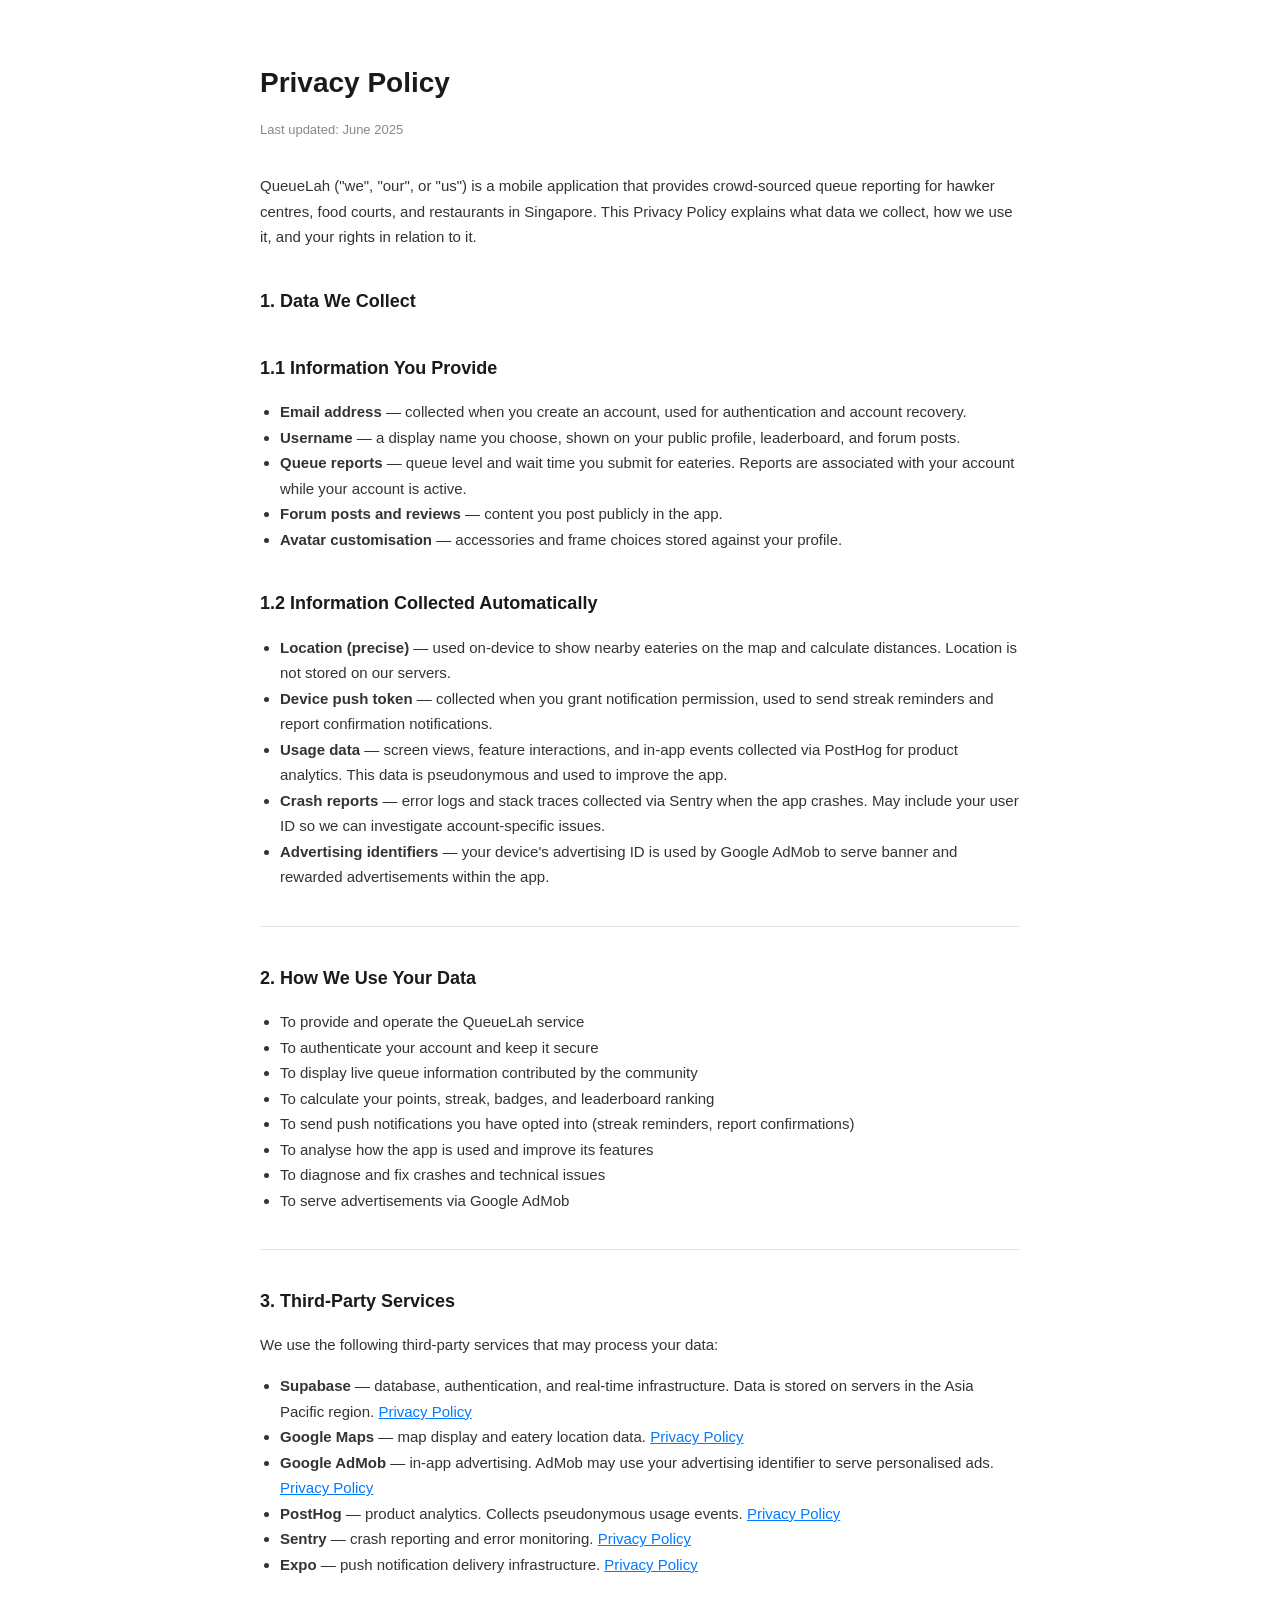
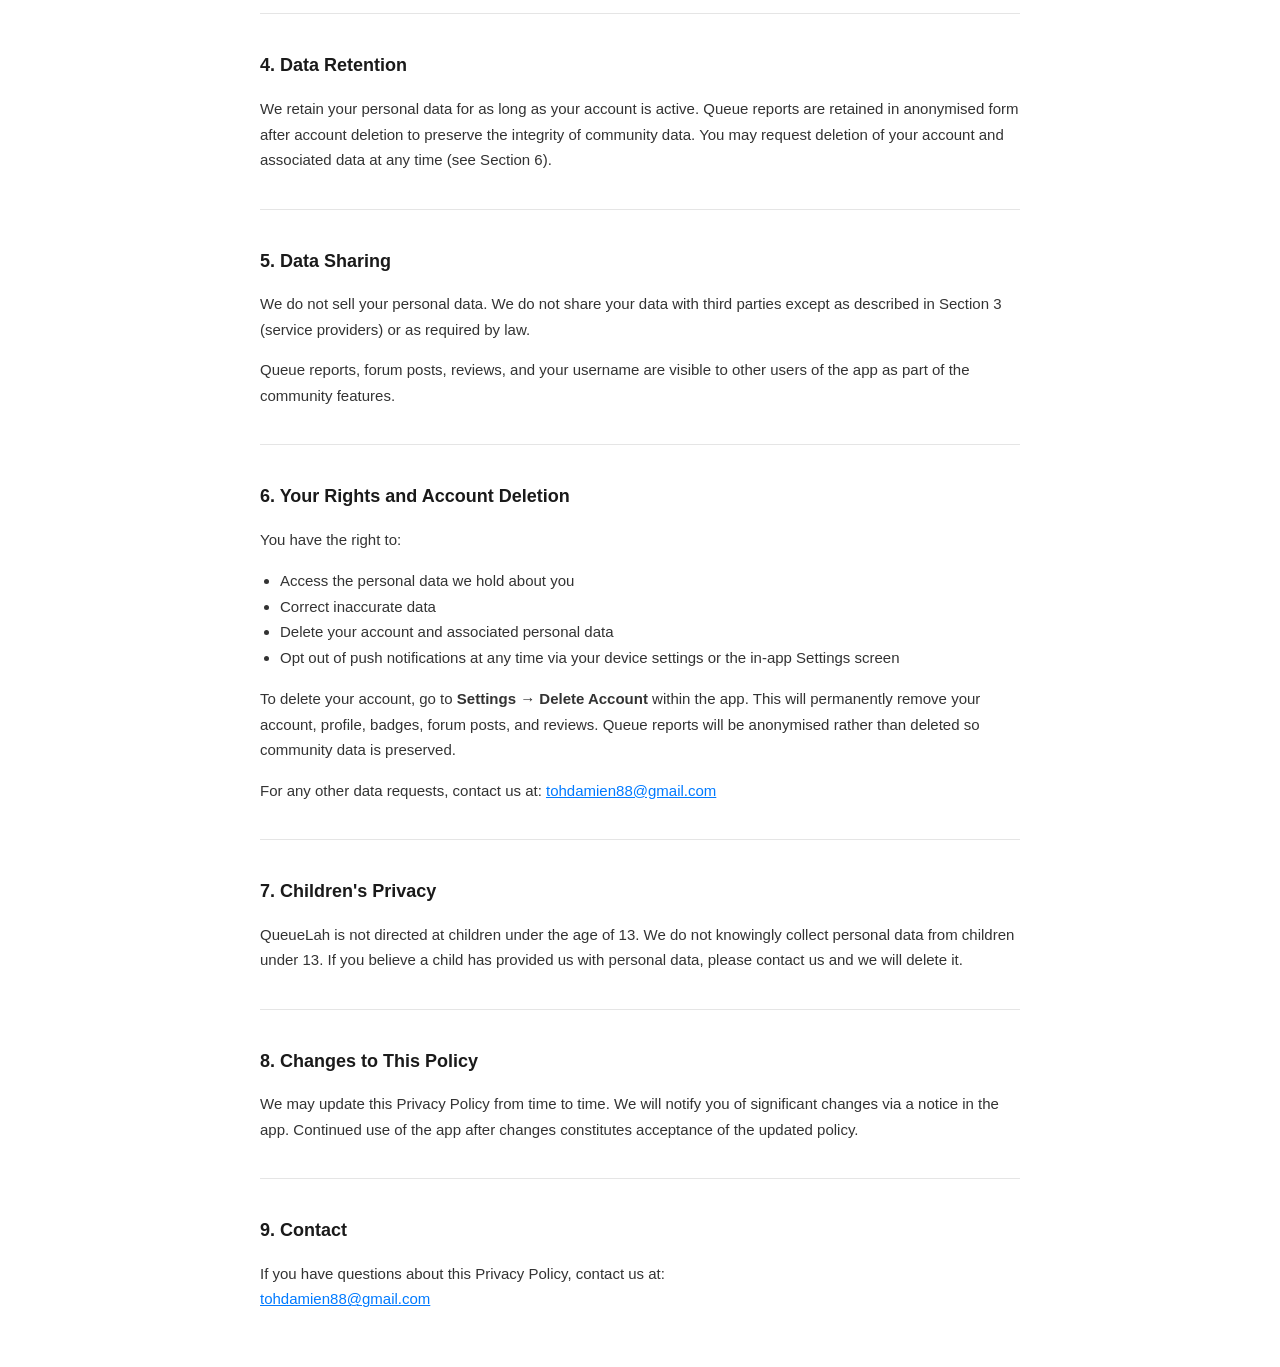
==== privacy-policy.html @ 2c2dc921 "Create privacy-policy.html" ====
<!DOCTYPE html>
<html lang="en">
<head>
  <meta charset="UTF-8" />
  <meta name="viewport" content="width=device-width, initial-scale=1.0" />
  <title>QueueLah Privacy Policy</title>
  <style>
    body {
      font-family: -apple-system, BlinkMacSystemFont, 'Segoe UI', Roboto, sans-serif;
      max-width: 760px;
      margin: 0 auto;
      padding: 40px 24px;
      color: #1a1a1a;
      line-height: 1.7;
    }
    h1 { font-size: 28px; margin-bottom: 4px; }
    h2 { font-size: 18px; margin-top: 36px; margin-bottom: 8px; }
    p, li { font-size: 15px; color: #333; }
    ul { padding-left: 20px; }
    a { color: #007AFF; }
    .updated { color: #888; font-size: 13px; margin-bottom: 32px; }
    hr { border: none; border-top: 1px solid #e5e5e5; margin: 36px 0; }
  </style>
</head>
<body>

  <h1>Privacy Policy</h1>
  <p class="updated">Last updated: June 2025</p>

  <p>
    QueueLah ("we", "our", or "us") is a mobile application that provides crowd-sourced queue
    reporting for hawker centres, food courts, and restaurants in Singapore. This Privacy Policy
    explains what data we collect, how we use it, and your rights in relation to it.
  </p>

  <h2>1. Data We Collect</h2>

  <h2>1.1 Information You Provide</h2>
  <ul>
    <li><strong>Email address</strong> — collected when you create an account, used for authentication and account recovery.</li>
    <li><strong>Username</strong> — a display name you choose, shown on your public profile, leaderboard, and forum posts.</li>
    <li><strong>Queue reports</strong> — queue level and wait time you submit for eateries. Reports are associated with your account while your account is active.</li>
    <li><strong>Forum posts and reviews</strong> — content you post publicly in the app.</li>
    <li><strong>Avatar customisation</strong> — accessories and frame choices stored against your profile.</li>
  </ul>

  <h2>1.2 Information Collected Automatically</h2>
  <ul>
    <li><strong>Location (precise)</strong> — used on-device to show nearby eateries on the map and calculate distances. Location is not stored on our servers.</li>
    <li><strong>Device push token</strong> — collected when you grant notification permission, used to send streak reminders and report confirmation notifications.</li>
    <li><strong>Usage data</strong> — screen views, feature interactions, and in-app events collected via PostHog for product analytics. This data is pseudonymous and used to improve the app.</li>
    <li><strong>Crash reports</strong> — error logs and stack traces collected via Sentry when the app crashes. May include your user ID so we can investigate account-specific issues.</li>
    <li><strong>Advertising identifiers</strong> — your device's advertising ID is used by Google AdMob to serve banner and rewarded advertisements within the app.</li>
  </ul>

  <hr />

  <h2>2. How We Use Your Data</h2>
  <ul>
    <li>To provide and operate the QueueLah service</li>
    <li>To authenticate your account and keep it secure</li>
    <li>To display live queue information contributed by the community</li>
    <li>To calculate your points, streak, badges, and leaderboard ranking</li>
    <li>To send push notifications you have opted into (streak reminders, report confirmations)</li>
    <li>To analyse how the app is used and improve its features</li>
    <li>To diagnose and fix crashes and technical issues</li>
    <li>To serve advertisements via Google AdMob</li>
  </ul>

  <hr />

  <h2>3. Third-Party Services</h2>
  <p>We use the following third-party services that may process your data:</p>
  <ul>
    <li><strong>Supabase</strong> — database, authentication, and real-time infrastructure. Data is stored on servers in the Asia Pacific region. <a href="https://supabase.com/privacy">Privacy Policy</a></li>
    <li><strong>Google Maps</strong> — map display and eatery location data. <a href="https://policies.google.com/privacy">Privacy Policy</a></li>
    <li><strong>Google AdMob</strong> — in-app advertising. AdMob may use your advertising identifier to serve personalised ads. <a href="https://policies.google.com/privacy">Privacy Policy</a></li>
    <li><strong>PostHog</strong> — product analytics. Collects pseudonymous usage events. <a href="https://posthog.com/privacy">Privacy Policy</a></li>
    <li><strong>Sentry</strong> — crash reporting and error monitoring. <a href="https://sentry.io/privacy/">Privacy Policy</a></li>
    <li><strong>Expo</strong> — push notification delivery infrastructure. <a href="https://expo.dev/privacy">Privacy Policy</a></li>
  </ul>

  <hr />

  <h2>4. Data Retention</h2>
  <p>
    We retain your personal data for as long as your account is active. Queue reports are retained
    in anonymised form after account deletion to preserve the integrity of community data.
    You may request deletion of your account and associated data at any time (see Section 6).
  </p>

  <hr />

  <h2>5. Data Sharing</h2>
  <p>
    We do not sell your personal data. We do not share your data with third parties except as
    described in Section 3 (service providers) or as required by law.
  </p>
  <p>
    Queue reports, forum posts, reviews, and your username are visible to other users of the app
    as part of the community features.
  </p>

  <hr />

  <h2>6. Your Rights and Account Deletion</h2>
  <p>You have the right to:</p>
  <ul>
    <li>Access the personal data we hold about you</li>
    <li>Correct inaccurate data</li>
    <li>Delete your account and associated personal data</li>
    <li>Opt out of push notifications at any time via your device settings or the in-app Settings screen</li>
  </ul>
  <p>
    To delete your account, go to <strong>Settings → Delete Account</strong> within the app.
    This will permanently remove your account, profile, badges, forum posts, and reviews.
    Queue reports will be anonymised rather than deleted so community data is preserved.
  </p>
  <p>
    For any other data requests, contact us at:
    <a href="mailto:tohdamien88@gmail.com">tohdamien88@gmail.com</a>
  </p>

  <hr />

  <h2>7. Children's Privacy</h2>
  <p>
    QueueLah is not directed at children under the age of 13. We do not knowingly collect
    personal data from children under 13. If you believe a child has provided us with personal
    data, please contact us and we will delete it.
  </p>

  <hr />

  <h2>8. Changes to This Policy</h2>
  <p>
    We may update this Privacy Policy from time to time. We will notify you of significant
    changes via a notice in the app. Continued use of the app after changes constitutes
    acceptance of the updated policy.
  </p>

  <hr />

  <h2>9. Contact</h2>
  <p>
    If you have questions about this Privacy Policy, contact us at:<br />
    <a href="mailto:tohdamien88@gmail.com">tohdamien88@gmail.com</a>
  </p>

</body>
</html>
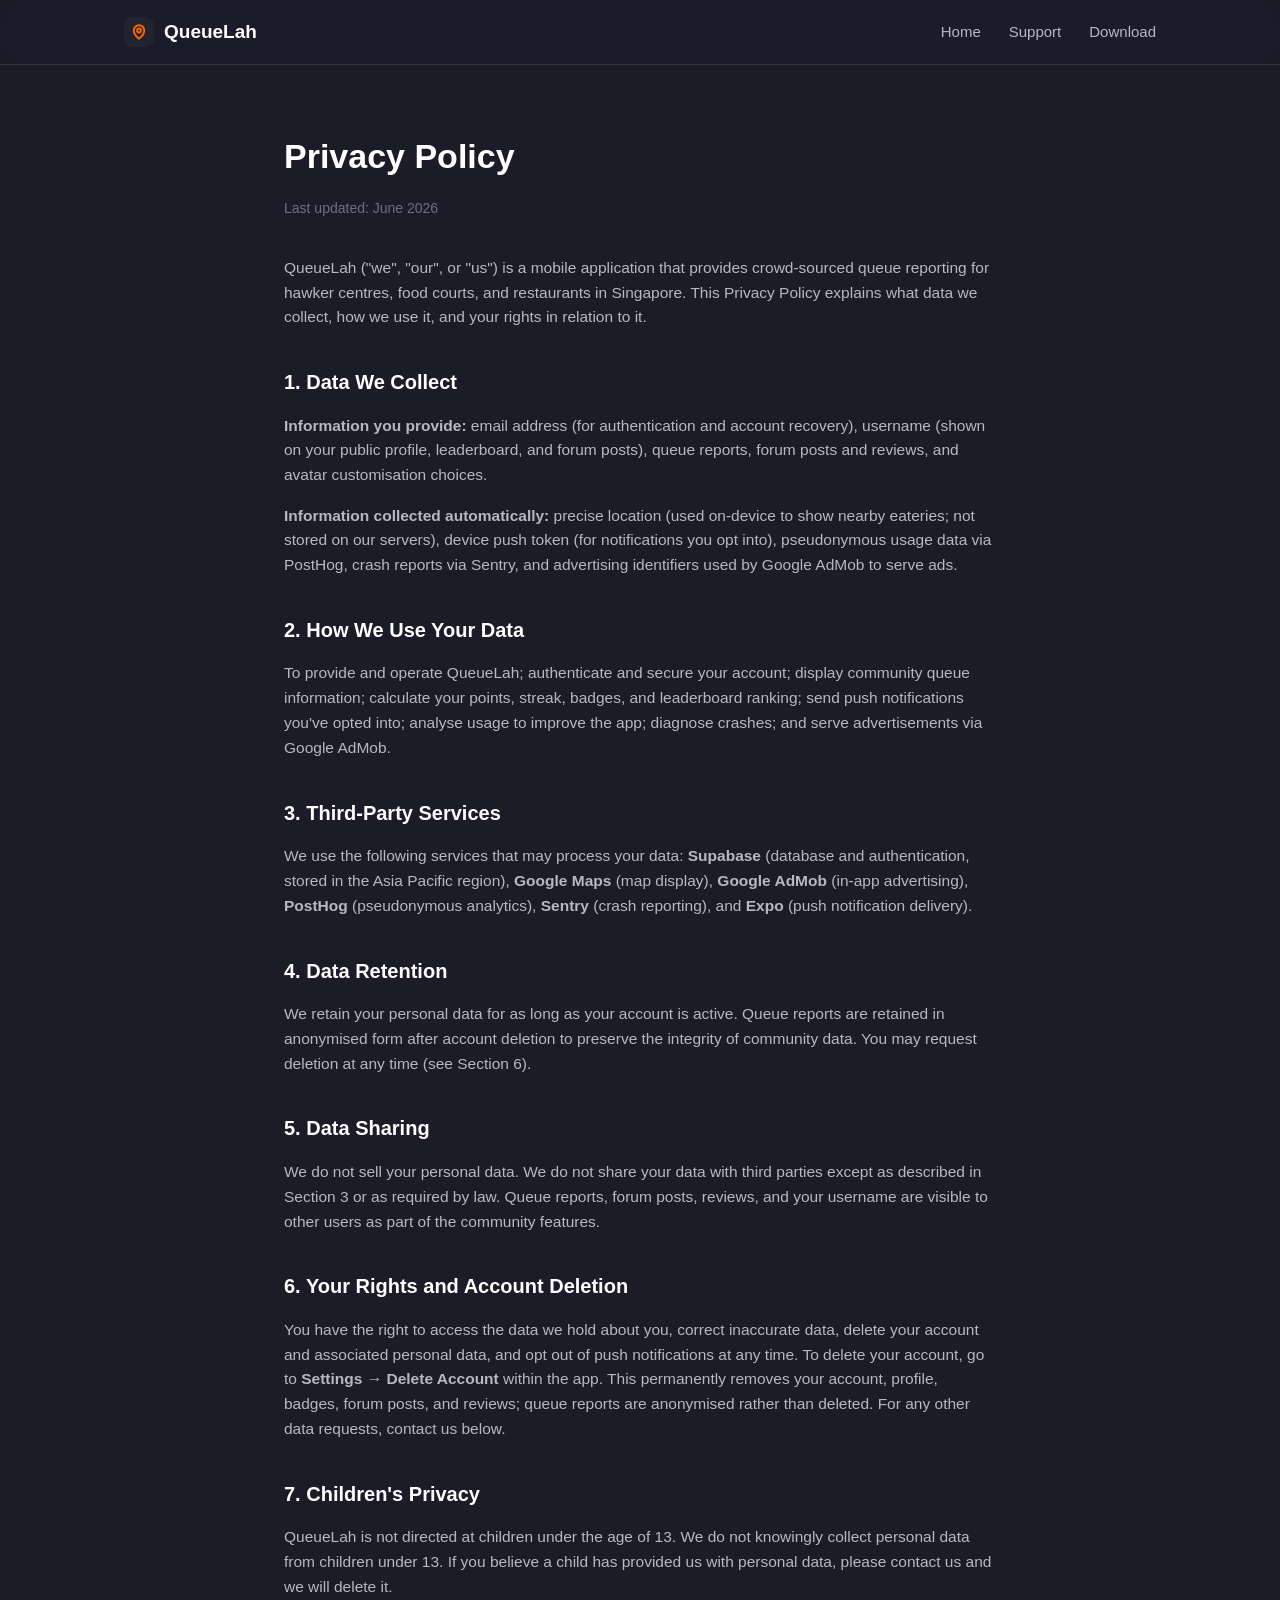
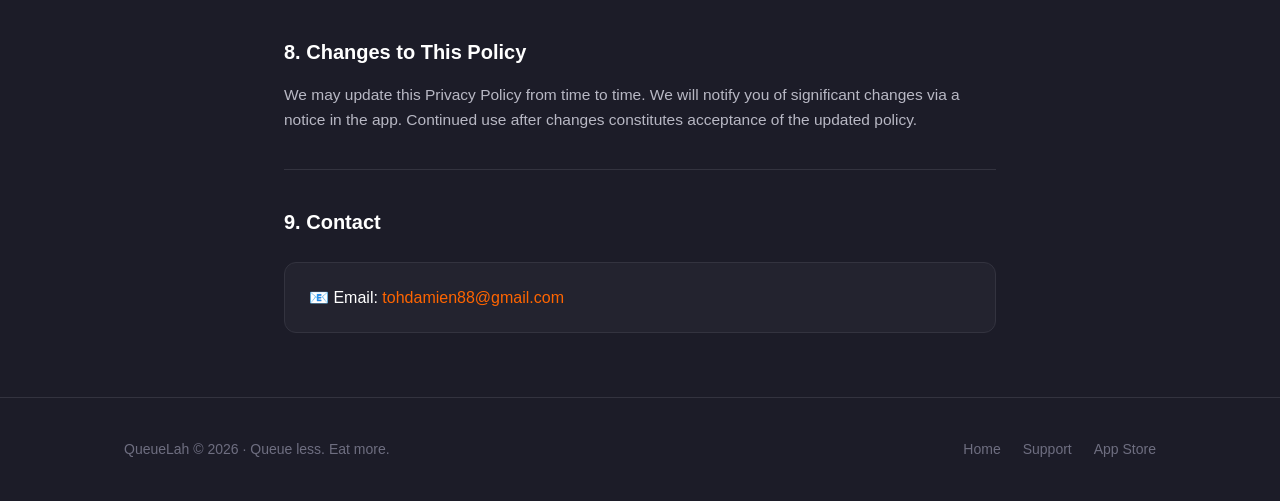
==== commit 3cbc5ceb: "Launch full QueueLah website" ====
--- a/privacy-policy.html
+++ b/privacy-policy.html
@@ -3,149 +3,79 @@
 <head>
   <meta charset="UTF-8" />
   <meta name="viewport" content="width=device-width, initial-scale=1.0" />
-  <title>QueueLah Privacy Policy</title>
-  <style>
-    body {
-      font-family: -apple-system, BlinkMacSystemFont, 'Segoe UI', Roboto, sans-serif;
-      max-width: 760px;
-      margin: 0 auto;
-      padding: 40px 24px;
-      color: #1a1a1a;
-      line-height: 1.7;
-    }
-    h1 { font-size: 28px; margin-bottom: 4px; }
-    h2 { font-size: 18px; margin-top: 36px; margin-bottom: 8px; }
-    p, li { font-size: 15px; color: #333; }
-    ul { padding-left: 20px; }
-    a { color: #007AFF; }
-    .updated { color: #888; font-size: 13px; margin-bottom: 32px; }
-    hr { border: none; border-top: 1px solid #e5e5e5; margin: 36px 0; }
-  </style>
+  <title>QueueLah — Privacy Policy</title>
+  <meta name="description" content="How QueueLah collects, uses, and protects your data." />
+  <link rel="stylesheet" href="styles.css" />
 </head>
 <body>
 
-  <h1>Privacy Policy</h1>
-  <p class="updated">Last updated: June 2025</p>
+  <nav class="nav">
+    <div class="wrap nav-inner">
+      <a class="brand" href="/">
+        <span class="brand-mark">
+          <svg width="18" height="18" viewBox="0 0 24 24" fill="none" stroke="#FF6500" stroke-width="2.5" stroke-linecap="round" stroke-linejoin="round">
+            <path d="M12 21s-7-5.4-7-11a7 7 0 0 1 14 0c0 5.6-7 11-7 11z"/><circle cx="12" cy="10" r="2.6"/>
+          </svg>
+        </span>
+        QueueLah
+      </a>
+      <div class="nav-links">
+        <a href="/">Home</a>
+        <a href="support.html">Support</a>
+        <a href="https://apps.apple.com/sg/app/id6775145002">Download</a>
+      </div>
+    </div>
+  </nav>
 
-  <p>
-    QueueLah ("we", "our", or "us") is a mobile application that provides crowd-sourced queue
-    reporting for hawker centres, food courts, and restaurants in Singapore. This Privacy Policy
-    explains what data we collect, how we use it, and your rights in relation to it.
-  </p>
+  <main class="article">
+    <h1>Privacy Policy</h1>
+    <p class="updated">Last updated: June 2026</p>
 
-  <h2>1. Data We Collect</h2>
+    <p>QueueLah ("we", "our", or "us") is a mobile application that provides crowd-sourced queue reporting for hawker centres, food courts, and restaurants in Singapore. This Privacy Policy explains what data we collect, how we use it, and your rights in relation to it.</p>
 
-  <h2>1.1 Information You Provide</h2>
-  <ul>
-    <li><strong>Email address</strong> — collected when you create an account, used for authentication and account recovery.</li>
-    <li><strong>Username</strong> — a display name you choose, shown on your public profile, leaderboard, and forum posts.</li>
-    <li><strong>Queue reports</strong> — queue level and wait time you submit for eateries. Reports are associated with your account while your account is active.</li>
-    <li><strong>Forum posts and reviews</strong> — content you post publicly in the app.</li>
-    <li><strong>Avatar customisation</strong> — accessories and frame choices stored against your profile.</li>
-  </ul>
+    <h2>1. Data We Collect</h2>
+    <p><strong>Information you provide:</strong> email address (for authentication and account recovery), username (shown on your public profile, leaderboard, and forum posts), queue reports, forum posts and reviews, and avatar customisation choices.</p>
+    <p><strong>Information collected automatically:</strong> precise location (used on-device to show nearby eateries; not stored on our servers), device push token (for notifications you opt into), pseudonymous usage data via PostHog, crash reports via Sentry, and advertising identifiers used by Google AdMob to serve ads.</p>
 
-  <h2>1.2 Information Collected Automatically</h2>
-  <ul>
-    <li><strong>Location (precise)</strong> — used on-device to show nearby eateries on the map and calculate distances. Location is not stored on our servers.</li>
-    <li><strong>Device push token</strong> — collected when you grant notification permission, used to send streak reminders and report confirmation notifications.</li>
-    <li><strong>Usage data</strong> — screen views, feature interactions, and in-app events collected via PostHog for product analytics. This data is pseudonymous and used to improve the app.</li>
-    <li><strong>Crash reports</strong> — error logs and stack traces collected via Sentry when the app crashes. May include your user ID so we can investigate account-specific issues.</li>
-    <li><strong>Advertising identifiers</strong> — your device's advertising ID is used by Google AdMob to serve banner and rewarded advertisements within the app.</li>
-  </ul>
+    <h2>2. How We Use Your Data</h2>
+    <p>To provide and operate QueueLah; authenticate and secure your account; display community queue information; calculate your points, streak, badges, and leaderboard ranking; send push notifications you've opted into; analyse usage to improve the app; diagnose crashes; and serve advertisements via Google AdMob.</p>
 
-  <hr />
+    <h2>3. Third-Party Services</h2>
+    <p>We use the following services that may process your data: <strong>Supabase</strong> (database and authentication, stored in the Asia Pacific region), <strong>Google Maps</strong> (map display), <strong>Google AdMob</strong> (in-app advertising), <strong>PostHog</strong> (pseudonymous analytics), <strong>Sentry</strong> (crash reporting), and <strong>Expo</strong> (push notification delivery).</p>
 
-  <h2>2. How We Use Your Data</h2>
-  <ul>
-    <li>To provide and operate the QueueLah service</li>
-    <li>To authenticate your account and keep it secure</li>
-    <li>To display live queue information contributed by the community</li>
-    <li>To calculate your points, streak, badges, and leaderboard ranking</li>
-    <li>To send push notifications you have opted into (streak reminders, report confirmations)</li>
-    <li>To analyse how the app is used and improve its features</li>
-    <li>To diagnose and fix crashes and technical issues</li>
-    <li>To serve advertisements via Google AdMob</li>
-  </ul>
+    <h2>4. Data Retention</h2>
+    <p>We retain your personal data for as long as your account is active. Queue reports are retained in anonymised form after account deletion to preserve the integrity of community data. You may request deletion at any time (see Section 6).</p>
 
-  <hr />
+    <h2>5. Data Sharing</h2>
+    <p>We do not sell your personal data. We do not share your data with third parties except as described in Section 3 or as required by law. Queue reports, forum posts, reviews, and your username are visible to other users as part of the community features.</p>
 
-  <h2>3. Third-Party Services</h2>
-  <p>We use the following third-party services that may process your data:</p>
-  <ul>
-    <li><strong>Supabase</strong> — database, authentication, and real-time infrastructure. Data is stored on servers in the Asia Pacific region. <a href="https://supabase.com/privacy">Privacy Policy</a></li>
-    <li><strong>Google Maps</strong> — map display and eatery location data. <a href="https://policies.google.com/privacy">Privacy Policy</a></li>
-    <li><strong>Google AdMob</strong> — in-app advertising. AdMob may use your advertising identifier to serve personalised ads. <a href="https://policies.google.com/privacy">Privacy Policy</a></li>
-    <li><strong>PostHog</strong> — product analytics. Collects pseudonymous usage events. <a href="https://posthog.com/privacy">Privacy Policy</a></li>
-    <li><strong>Sentry</strong> — crash reporting and error monitoring. <a href="https://sentry.io/privacy/">Privacy Policy</a></li>
-    <li><strong>Expo</strong> — push notification delivery infrastructure. <a href="https://expo.dev/privacy">Privacy Policy</a></li>
-  </ul>
+    <h2>6. Your Rights and Account Deletion</h2>
+    <p>You have the right to access the data we hold about you, correct inaccurate data, delete your account and associated personal data, and opt out of push notifications at any time. To delete your account, go to <strong>Settings → Delete Account</strong> within the app. This permanently removes your account, profile, badges, forum posts, and reviews; queue reports are anonymised rather than deleted. For any other data requests, contact us below.</p>
 
-  <hr />
+    <h2>7. Children's Privacy</h2>
+    <p>QueueLah is not directed at children under the age of 13. We do not knowingly collect personal data from children under 13. If you believe a child has provided us with personal data, please contact us and we will delete it.</p>
 
-  <h2>4. Data Retention</h2>
-  <p>
-    We retain your personal data for as long as your account is active. Queue reports are retained
-    in anonymised form after account deletion to preserve the integrity of community data.
-    You may request deletion of your account and associated data at any time (see Section 6).
-  </p>
+    <h2>8. Changes to This Policy</h2>
+    <p>We may update this Privacy Policy from time to time. We will notify you of significant changes via a notice in the app. Continued use after changes constitutes acceptance of the updated policy.</p>
 
-  <hr />
+    <hr />
 
-  <h2>5. Data Sharing</h2>
-  <p>
-    We do not sell your personal data. We do not share your data with third parties except as
-    described in Section 3 (service providers) or as required by law.
-  </p>
-  <p>
-    Queue reports, forum posts, reviews, and your username are visible to other users of the app
-    as part of the community features.
-  </p>
+    <h2>9. Contact</h2>
+    <div class="contact-box">
+      📧 Email: <a href="mailto:tohdamien88@gmail.com">tohdamien88@gmail.com</a>
+    </div>
+  </main>
 
-  <hr />
-
-  <h2>6. Your Rights and Account Deletion</h2>
-  <p>You have the right to:</p>
-  <ul>
-    <li>Access the personal data we hold about you</li>
-    <li>Correct inaccurate data</li>
-    <li>Delete your account and associated personal data</li>
-    <li>Opt out of push notifications at any time via your device settings or the in-app Settings screen</li>
-  </ul>
-  <p>
-    To delete your account, go to <strong>Settings → Delete Account</strong> within the app.
-    This will permanently remove your account, profile, badges, forum posts, and reviews.
-    Queue reports will be anonymised rather than deleted so community data is preserved.
-  </p>
-  <p>
-    For any other data requests, contact us at:
-    <a href="mailto:tohdamien88@gmail.com">tohdamien88@gmail.com</a>
-  </p>
-
-  <hr />
-
-  <h2>7. Children's Privacy</h2>
-  <p>
-    QueueLah is not directed at children under the age of 13. We do not knowingly collect
-    personal data from children under 13. If you believe a child has provided us with personal
-    data, please contact us and we will delete it.
-  </p>
-
-  <hr />
-
-  <h2>8. Changes to This Policy</h2>
-  <p>
-    We may update this Privacy Policy from time to time. We will notify you of significant
-    changes via a notice in the app. Continued use of the app after changes constitutes
-    acceptance of the updated policy.
-  </p>
-
-  <hr />
-
-  <h2>9. Contact</h2>
-  <p>
-    If you have questions about this Privacy Policy, contact us at:<br />
-    <a href="mailto:tohdamien88@gmail.com">tohdamien88@gmail.com</a>
-  </p>
+  <footer class="footer">
+    <div class="wrap footer-inner">
+      <div>QueueLah © 2026 · Queue less. Eat more.</div>
+      <div class="footer-links">
+        <a href="/">Home</a>
+        <a href="support.html">Support</a>
+        <a href="https://apps.apple.com/sg/app/id6775145002">App Store</a>
+      </div>
+    </div>
+  </footer>
 
 </body>
 </html>
--- a/styles.css
+++ b/styles.css
@@ -0,0 +1,183 @@
+/* ──────────────────────────────────────────────────────────────
+   QueueLah — Design System
+   Dark identity (#1C1C28) + orange accent (#FF6500)
+   Motion principles: custom ease-out curves, transform/opacity only,
+   press feedback, staggered reveals, reduced-motion aware.
+   ────────────────────────────────────────────────────────────── */
+
+:root {
+  /* Palette */
+  --bg:        #1C1C28;
+  --bg-soft:   #23232F;
+  --bg-card:   #262633;
+  --border:    #33333F;
+  --accent:    #FF6500;
+  --accent-dim:#FF7E2E;
+  --text:      #FFFFFF;
+  --text-soft: #B8B8C4;
+  --text-mute: #6E6E80;
+  --text-faint:#4A4A5A;
+
+  /* Motion — strong custom curves (CSS defaults are too weak) */
+  --ease-out:    cubic-bezier(0.23, 1, 0.32, 1);
+  --ease-in-out: cubic-bezier(0.77, 0, 0.175, 1);
+
+  --radius: 14px;
+  --maxw: 1080px;
+  --font: -apple-system, BlinkMacSystemFont, 'Segoe UI', Roboto, Helvetica, Arial, sans-serif;
+}
+
+* { box-sizing: border-box; }
+
+html { scroll-behavior: smooth; }
+
+body {
+  margin: 0;
+  font-family: var(--font);
+  background: var(--bg);
+  color: var(--text);
+  line-height: 1.6;
+  -webkit-font-smoothing: antialiased;
+  text-rendering: optimizeLegibility;
+}
+
+a { color: var(--accent); text-decoration: none; }
+a:hover { color: var(--accent-dim); }
+
+.wrap { max-width: var(--maxw); margin: 0 auto; padding: 0 24px; }
+
+/* ── Navigation ─────────────────────────────────────────────── */
+.nav {
+  position: sticky;
+  top: 0;
+  z-index: 50;
+  background: rgba(28, 28, 40, 0.78);
+  backdrop-filter: saturate(160%) blur(12px);
+  border-bottom: 1px solid var(--border);
+}
+.nav-inner {
+  display: flex;
+  align-items: center;
+  justify-content: space-between;
+  height: 64px;
+}
+.brand { display: flex; align-items: center; gap: 10px; font-weight: 700; font-size: 19px; color: var(--text); }
+.brand-mark {
+  width: 30px; height: 30px; border-radius: 8px;
+  background: var(--bg-soft);
+  display: grid; place-items: center;
+}
+.nav-links { display: flex; gap: 28px; align-items: center; }
+.nav-links a { color: var(--text-soft); font-size: 15px; transition: color 160ms var(--ease-out); }
+.nav-links a:hover { color: var(--text); }
+
+/* ── Buttons ────────────────────────────────────────────────── */
+.btn {
+  display: inline-flex; align-items: center; gap: 8px;
+  font-family: var(--font); font-size: 16px; font-weight: 600;
+  padding: 13px 26px; border-radius: 12px; border: none; cursor: pointer;
+  transition: transform 160ms var(--ease-out), background 160ms var(--ease-out);
+}
+.btn:active { transform: scale(0.97); }
+.btn-primary { background: var(--accent); color: #fff; }
+.btn-primary:hover { background: var(--accent-dim); color: #fff; }
+.btn-ghost { background: var(--bg-card); color: var(--text); border: 1px solid var(--border); }
+.btn-ghost:hover { background: var(--bg-soft); color: var(--text); }
+
+/* ── Hero ───────────────────────────────────────────────────── */
+.hero { padding: 88px 0 72px; text-align: center; position: relative; overflow: hidden; }
+.hero::before {
+  content: ""; position: absolute; inset: 0;
+  background: radial-gradient(ellipse 60% 50% at 50% 0%, rgba(255,101,0,0.16), transparent 70%);
+  pointer-events: none;
+}
+.eyebrow {
+  display: inline-block; font-size: 13px; font-weight: 600; letter-spacing: 0.04em;
+  text-transform: uppercase; color: var(--accent); margin-bottom: 18px;
+  padding: 6px 14px; border: 1px solid rgba(255,101,0,0.3); border-radius: 999px;
+  background: rgba(255,101,0,0.06);
+}
+.hero h1 { font-size: clamp(34px, 6vw, 58px); line-height: 1.08; margin: 0 0 18px; font-weight: 800; letter-spacing: -0.02em; }
+.hero h1 .accent { color: var(--accent); }
+.hero p.lede { font-size: clamp(17px, 2.5vw, 20px); color: var(--text-soft); max-width: 560px; margin: 0 auto 32px; }
+.hero-cta { display: flex; gap: 14px; justify-content: center; flex-wrap: wrap; }
+
+/* ── Sections ───────────────────────────────────────────────── */
+.section { padding: 72px 0; }
+.section h2 { font-size: clamp(26px, 4vw, 38px); text-align: center; margin: 0 0 12px; font-weight: 800; letter-spacing: -0.01em; }
+.section .sub { text-align: center; color: var(--text-soft); max-width: 520px; margin: 0 auto 48px; font-size: 17px; }
+
+/* Feature grid */
+.grid { display: grid; grid-template-columns: repeat(3, 1fr); gap: 20px; }
+.card {
+  background: var(--bg-card); border: 1px solid var(--border); border-radius: var(--radius);
+  padding: 28px 24px;
+  transition: transform 220ms var(--ease-out), border-color 220ms var(--ease-out);
+}
+.card:hover { transform: translateY(-3px); border-color: rgba(255,101,0,0.35); }
+.card .ico { font-size: 28px; margin-bottom: 14px; }
+.card h3 { margin: 0 0 8px; font-size: 18px; font-weight: 700; }
+.card p { margin: 0; color: var(--text-soft); font-size: 15px; }
+
+/* Badge list */
+.badges { display: grid; grid-template-columns: repeat(2, 1fr); gap: 14px; max-width: 680px; margin: 0 auto; }
+.badge-row {
+  display: flex; align-items: center; gap: 14px;
+  background: var(--bg-soft); border: 1px solid var(--border);
+  border-radius: 12px; padding: 16px 18px;
+}
+.badge-row .b-ico { font-size: 24px; }
+.badge-row .b-name { font-weight: 700; font-size: 15px; }
+.badge-row .b-desc { color: var(--text-mute); font-size: 13px; }
+
+/* CTA band */
+.cta-band { text-align: center; padding: 80px 0; }
+.cta-band h2 { margin-bottom: 10px; }
+.cta-band p { color: var(--text-soft); margin: 0 0 28px; }
+
+/* ── Footer ─────────────────────────────────────────────────── */
+.footer { border-top: 1px solid var(--border); padding: 40px 0; color: var(--text-mute); font-size: 14px; }
+.footer-inner { display: flex; justify-content: space-between; align-items: center; flex-wrap: wrap; gap: 16px; }
+.footer-links { display: flex; gap: 22px; }
+.footer-links a { color: var(--text-mute); transition: color 160ms var(--ease-out); }
+.footer-links a:hover { color: var(--text); }
+
+/* ── Reveal on enter (staggered) ────────────────────────────── */
+.reveal { opacity: 0; transform: translateY(16px); transition: opacity 600ms var(--ease-out), transform 600ms var(--ease-out); }
+.reveal.in { opacity: 1; transform: translateY(0); }
+.reveal:nth-child(2) { transition-delay: 60ms; }
+.reveal:nth-child(3) { transition-delay: 120ms; }
+.reveal:nth-child(4) { transition-delay: 180ms; }
+.reveal:nth-child(5) { transition-delay: 240ms; }
+.reveal:nth-child(6) { transition-delay: 300ms; }
+
+/* ── Article (support / privacy) ────────────────────────────── */
+.article { max-width: 760px; margin: 0 auto; padding: 64px 24px; }
+.article h1 { font-size: 34px; margin: 0 0 6px; }
+.article .updated { color: var(--text-mute); font-size: 14px; margin-bottom: 36px; }
+.article h2 { font-size: 20px; margin: 36px 0 10px; }
+.article p, .article li { color: var(--text-soft); font-size: 15.5px; }
+.article hr { border: none; border-top: 1px solid var(--border); margin: 36px 0; }
+.contact-box { background: var(--bg-soft); border: 1px solid var(--border); border-radius: 12px; padding: 22px 24px; margin-top: 24px; }
+
+/* ── Responsive ─────────────────────────────────────────────── */
+@media (max-width: 860px) {
+  .grid { grid-template-columns: 1fr 1fr; }
+  .nav-links { display: none; }
+}
+@media (max-width: 560px) {
+  .grid, .badges { grid-template-columns: 1fr; }
+}
+
+/* ── Touch: only show hover transforms on real pointers ─────── */
+@media (hover: none) {
+  .card:hover { transform: none; }
+}
+
+/* ── Respect reduced motion: keep fades, drop movement ──────── */
+@media (prefers-reduced-motion: reduce) {
+  html { scroll-behavior: auto; }
+  .reveal { transform: none; transition: opacity 300ms ease; }
+  .card:hover, .btn:active { transform: none; }
+  * { transition-duration: 0.01ms !important; animation-duration: 0.01ms !important; }
+}
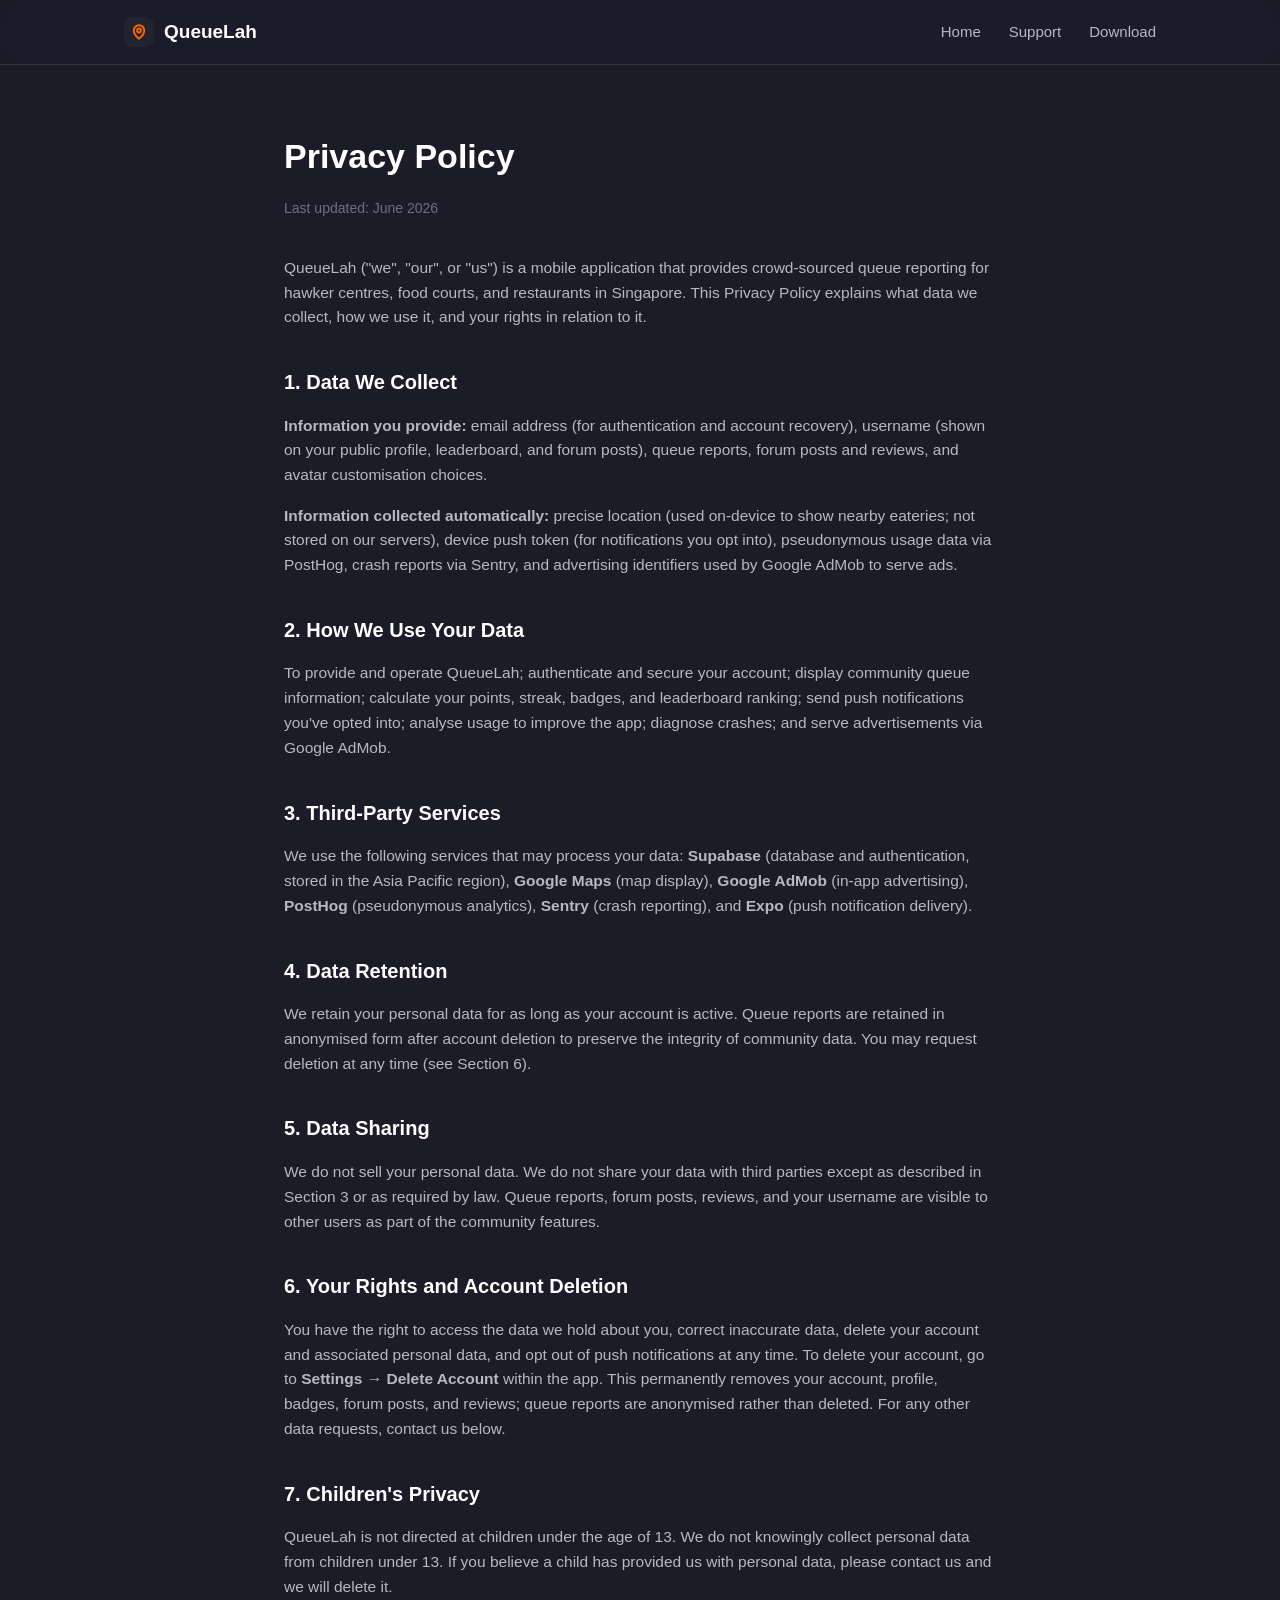
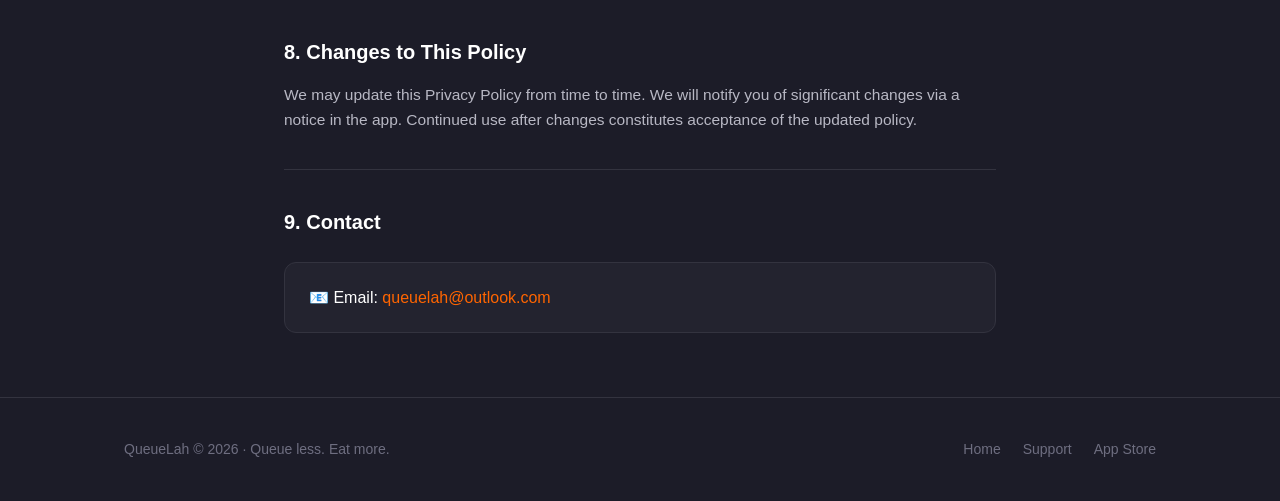
==== commit 58544382: "Update support email to queuelah@outlook.com" ====
--- a/privacy-policy.html
+++ b/privacy-policy.html
@@ -62,7 +62,7 @@
 
     <h2>9. Contact</h2>
     <div class="contact-box">
-      📧 Email: <a href="mailto:tohdamien88@gmail.com">tohdamien88@gmail.com</a>
+      📧 Email: <a href="mailto:queuelah@outlook.com">queuelah@outlook.com</a>
     </div>
   </main>
 
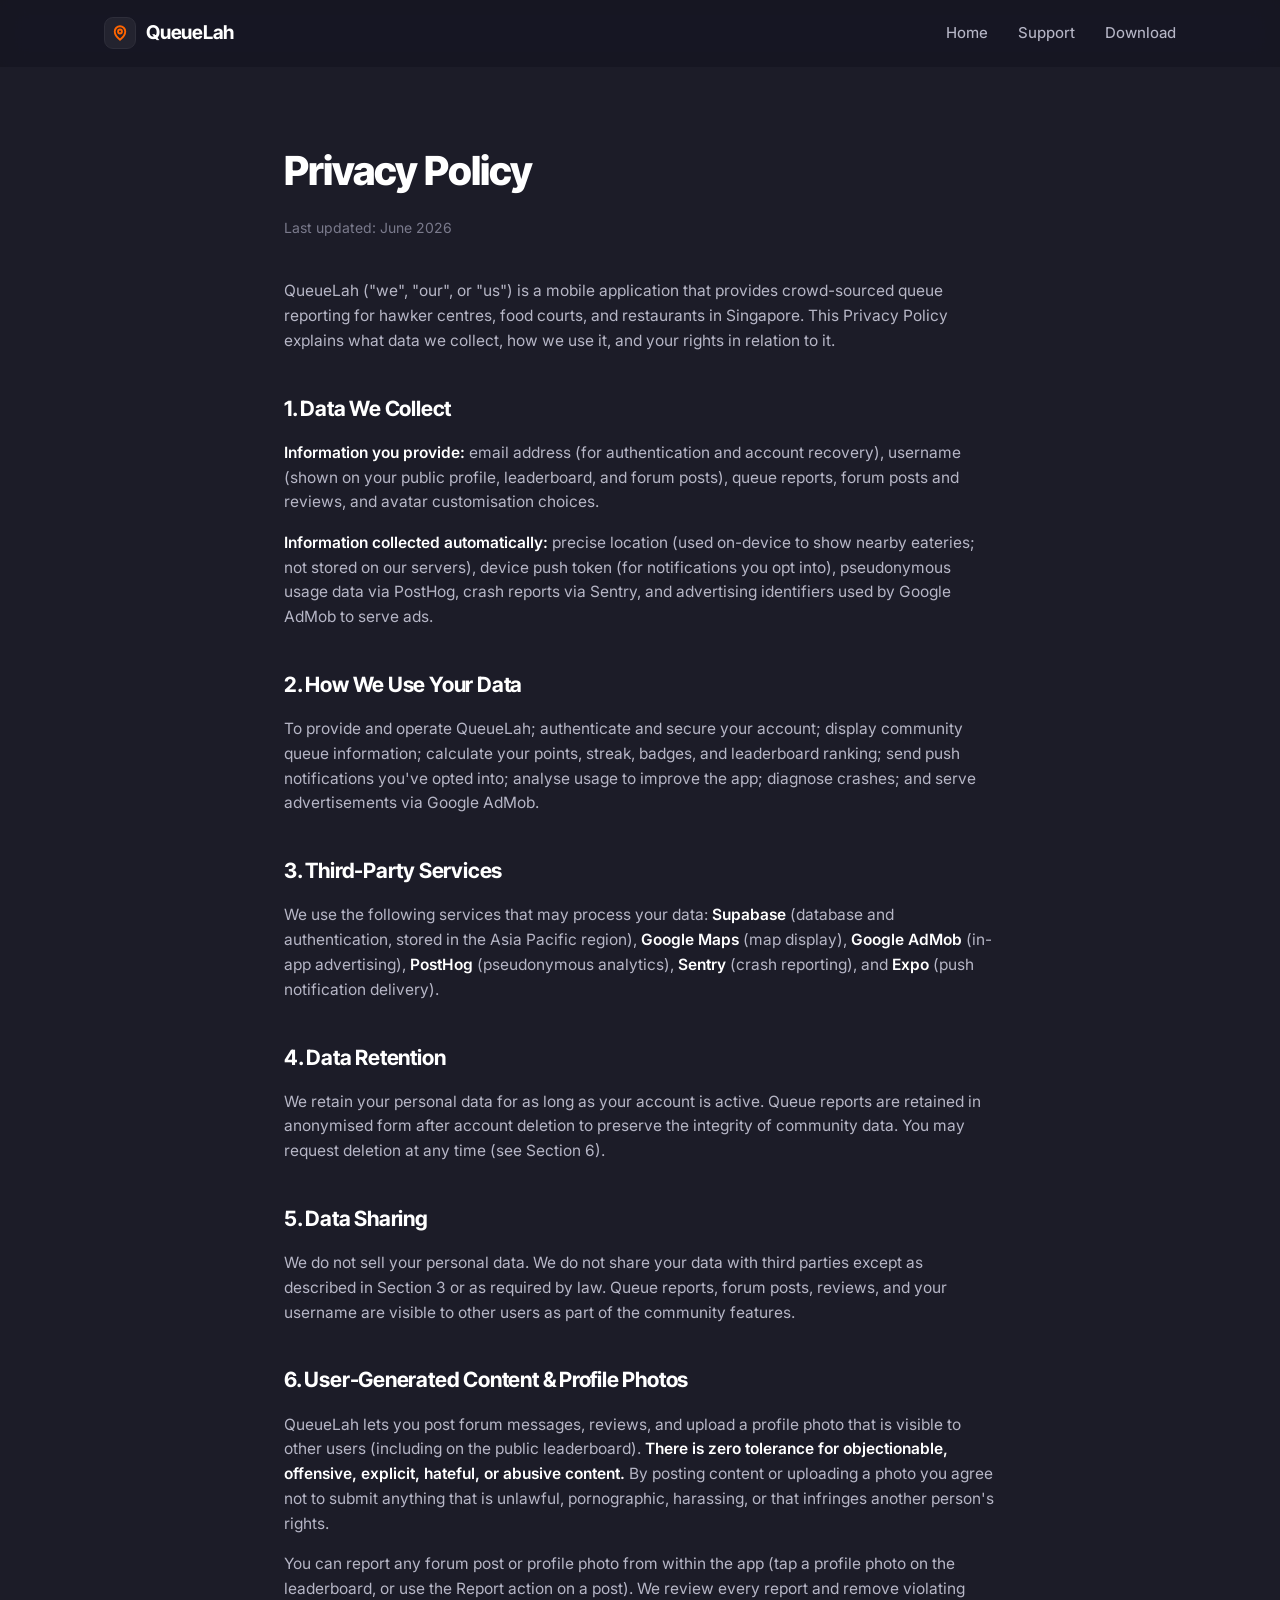
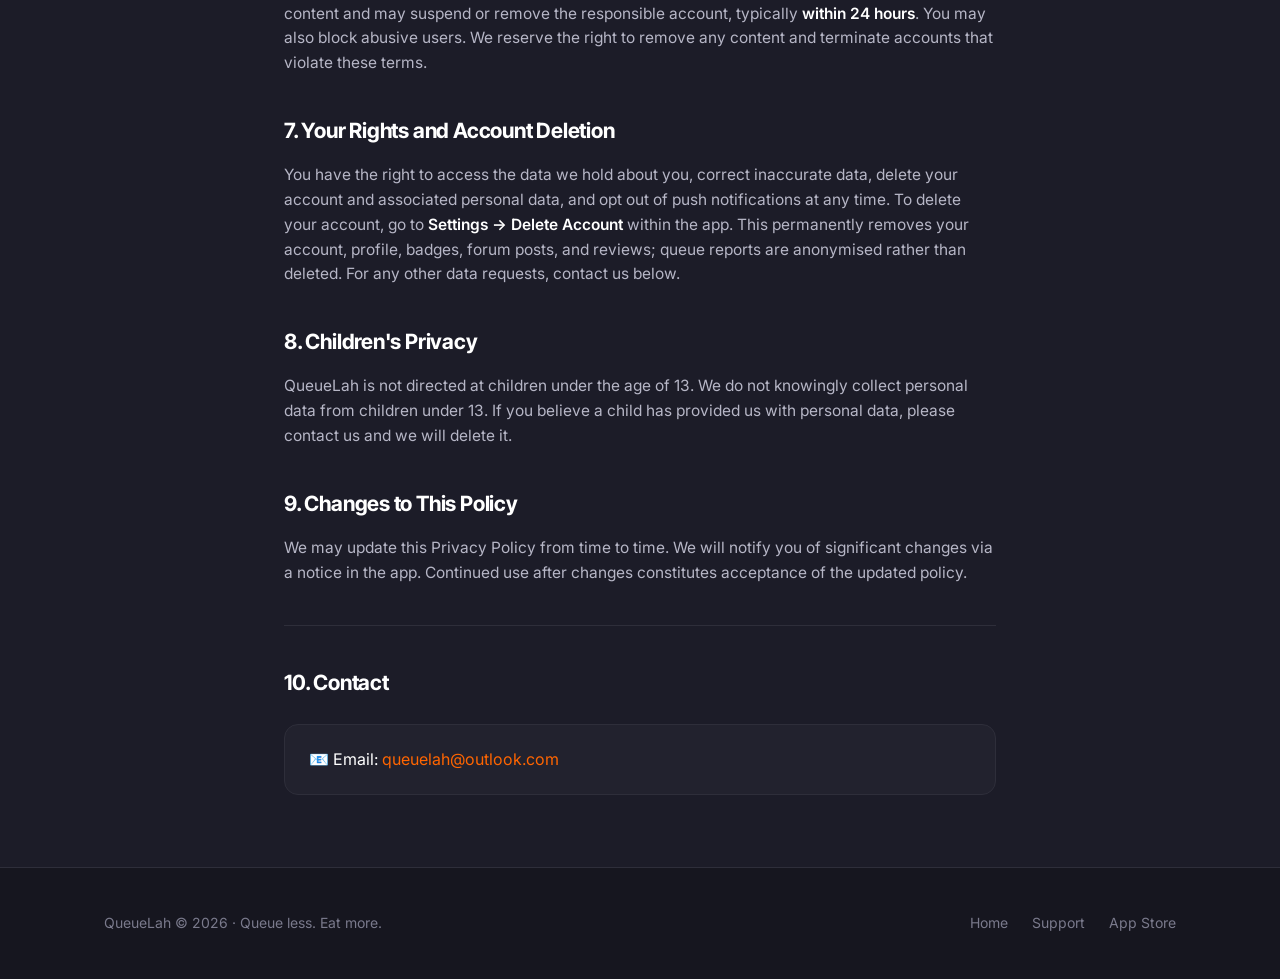
==== commit 98dbffd0: "Privacy policy: add UGC / profile-photo section" ====
--- a/privacy-policy.html
+++ b/privacy-policy.html
@@ -49,18 +49,22 @@
     <h2>5. Data Sharing</h2>
     <p>We do not sell your personal data. We do not share your data with third parties except as described in Section 3 or as required by law. Queue reports, forum posts, reviews, and your username are visible to other users as part of the community features.</p>
 
-    <h2>6. Your Rights and Account Deletion</h2>
+    <h2>6. User-Generated Content & Profile Photos</h2>
+    <p>QueueLah lets you post forum messages, reviews, and upload a profile photo that is visible to other users (including on the public leaderboard). <strong>There is zero tolerance for objectionable, offensive, explicit, hateful, or abusive content.</strong> By posting content or uploading a photo you agree not to submit anything that is unlawful, pornographic, harassing, or that infringes another person's rights.</p>
+    <p>You can report any forum post or profile photo from within the app (tap a profile photo on the leaderboard, or use the Report action on a post). We review every report and remove violating content and may suspend or remove the responsible account, typically <strong>within 24 hours</strong>. You may also block abusive users. We reserve the right to remove any content and terminate accounts that violate these terms.</p>
+
+    <h2>7. Your Rights and Account Deletion</h2>
     <p>You have the right to access the data we hold about you, correct inaccurate data, delete your account and associated personal data, and opt out of push notifications at any time. To delete your account, go to <strong>Settings → Delete Account</strong> within the app. This permanently removes your account, profile, badges, forum posts, and reviews; queue reports are anonymised rather than deleted. For any other data requests, contact us below.</p>
 
-    <h2>7. Children's Privacy</h2>
+    <h2>8. Children's Privacy</h2>
     <p>QueueLah is not directed at children under the age of 13. We do not knowingly collect personal data from children under 13. If you believe a child has provided us with personal data, please contact us and we will delete it.</p>
 
-    <h2>8. Changes to This Policy</h2>
+    <h2>9. Changes to This Policy</h2>
     <p>We may update this Privacy Policy from time to time. We will notify you of significant changes via a notice in the app. Continued use after changes constitutes acceptance of the updated policy.</p>
 
     <hr />
 
-    <h2>9. Contact</h2>
+    <h2>10. Contact</h2>
     <div class="contact-box">
       📧 Email: <a href="mailto:queuelah@outlook.com">queuelah@outlook.com</a>
     </div>
--- a/styles.css
+++ b/styles.css
@@ -1,183 +1,330 @@
 /* ──────────────────────────────────────────────────────────────
-   QueueLah — Design System
+   QueueLah — Design System  ·  v2 "Bold Energy"
    Dark identity (#1C1C28) + orange accent (#FF6500)
-   Motion principles: custom ease-out curves, transform/opacity only,
+   Type: Inter (body) + Inter Tight (display)
+   Motion: custom ease-out curves, transform/opacity only,
    press feedback, staggered reveals, reduced-motion aware.
    ────────────────────────────────────────────────────────────── */
 
+@import url('https://fonts.googleapis.com/css2?family=Inter:wght@400;450;500;600;700&family=Inter+Tight:wght@500;600;700;800&display=swap');
+
 :root {
   /* Palette */
-  --bg:        #1C1C28;
-  --bg-soft:   #23232F;
-  --bg-card:   #262633;
-  --border:    #33333F;
-  --accent:    #FF6500;
-  --accent-dim:#FF7E2E;
-  --text:      #FFFFFF;
-  --text-soft: #B8B8C4;
-  --text-mute: #6E6E80;
-  --text-faint:#4A4A5A;
-
-  /* Motion — strong custom curves (CSS defaults are too weak) */
-  --ease-out:    cubic-bezier(0.23, 1, 0.32, 1);
+  --bg:         #16161F;
+  --bg-2:       #1C1C28;
+  --bg-soft:    #23232F;
+  --bg-card:    #22222E;
+  --bg-elev:    #2A2A38;
+  --border:     #2E2E3A;
+  --border-2:   #3A3A48;
+  --accent:     #FF6500;
+  --accent-2:   #FF8A3D;
+  --accent-dim: #FF7E2E;
+  --green:      #1FB286;
+  --amber:      #F0A92B;
+  --red:        #E2574C;
+  --text:       #FFFFFF;
+  --text-soft:  #B6B6C6;
+  --text-mute:  #7A7A8C;
+  --text-faint: #4A4A5A;
+
+  /* Gradients & glow */
+  --grad-accent: linear-gradient(135deg, #FF7A1A 0%, #FF6500 55%, #F25600 100%);
+  --glow-accent: 0 12px 40px -12px rgba(255,101,0,0.55);
+
+  /* Motion */
+  --ease-out:    cubic-bezier(0.22, 1, 0.36, 1);
   --ease-in-out: cubic-bezier(0.77, 0, 0.175, 1);
-
-  --radius: 14px;
-  --maxw: 1080px;
-  --font: -apple-system, BlinkMacSystemFont, 'Segoe UI', Roboto, Helvetica, Arial, sans-serif;
+  --ease-spring: cubic-bezier(0.34, 1.56, 0.64, 1);
+
+  --radius:  16px;
+  --radius-sm: 12px;
+  --maxw:   1120px;
+  --font:        'Inter', -apple-system, BlinkMacSystemFont, 'Segoe UI', Roboto, sans-serif;
+  --font-display:'Inter Tight', 'Inter', -apple-system, BlinkMacSystemFont, sans-serif;
 }
 
 * { box-sizing: border-box; }
-
 html { scroll-behavior: smooth; }
 
 body {
   margin: 0;
   font-family: var(--font);
-  background: var(--bg);
+  background: var(--bg-2);
   color: var(--text);
   line-height: 1.6;
   -webkit-font-smoothing: antialiased;
   text-rendering: optimizeLegibility;
-}
+  overflow-x: hidden;
+}
+
+::selection { background: rgba(255,101,0,0.30); color: #fff; }
 
 a { color: var(--accent); text-decoration: none; }
 a:hover { color: var(--accent-dim); }
 
+:focus-visible { outline: 2px solid var(--accent); outline-offset: 3px; border-radius: 4px; }
+
 .wrap { max-width: var(--maxw); margin: 0 auto; padding: 0 24px; }
+
+h1, h2, h3 { font-family: var(--font-display); }
 
 /* ── Navigation ─────────────────────────────────────────────── */
 .nav {
-  position: sticky;
-  top: 0;
-  z-index: 50;
-  background: rgba(28, 28, 40, 0.78);
-  backdrop-filter: saturate(160%) blur(12px);
-  border-bottom: 1px solid var(--border);
-}
-.nav-inner {
-  display: flex;
-  align-items: center;
-  justify-content: space-between;
-  height: 64px;
-}
-.brand { display: flex; align-items: center; gap: 10px; font-weight: 700; font-size: 19px; color: var(--text); }
+  position: sticky; top: 0; z-index: 50;
+  background: rgba(22, 22, 31, 0.72);
+  backdrop-filter: saturate(170%) blur(14px);
+  -webkit-backdrop-filter: saturate(170%) blur(14px);
+  border-bottom: 1px solid transparent;
+  transition: border-color 240ms var(--ease-out), background 240ms var(--ease-out);
+}
+.nav.scrolled { border-bottom-color: var(--border); background: rgba(22, 22, 31, 0.86); }
+.nav-inner { display: flex; align-items: center; justify-content: space-between; height: 66px; }
+.brand { display: flex; align-items: center; gap: 10px; font-family: var(--font-display); font-weight: 700; font-size: 19px; color: var(--text); letter-spacing: -0.01em; }
 .brand-mark {
-  width: 30px; height: 30px; border-radius: 8px;
-  background: var(--bg-soft);
+  width: 32px; height: 32px; border-radius: 9px;
+  background: var(--bg-soft); border: 1px solid var(--border);
   display: grid; place-items: center;
-}
-.nav-links { display: flex; gap: 28px; align-items: center; }
-.nav-links a { color: var(--text-soft); font-size: 15px; transition: color 160ms var(--ease-out); }
-.nav-links a:hover { color: var(--text); }
+  transition: transform 300ms var(--ease-spring), border-color 240ms var(--ease-out);
+}
+.brand:hover .brand-mark { transform: rotate(-8deg) scale(1.06); border-color: rgba(255,101,0,0.4); }
+.nav-links { display: flex; gap: 30px; align-items: center; }
+.nav-links a { color: var(--text-soft); font-size: 15px; font-weight: 450; transition: color 160ms var(--ease-out); }
+.nav-links a:not(.nav-cta):hover { color: var(--text); }
+.nav-cta {
+  background: var(--bg-card); border: 1px solid var(--border-2); color: var(--text) !important;
+  padding: 8px 16px; border-radius: 10px; font-weight: 500; font-size: 14px;
+  transition: transform 160ms var(--ease-out), border-color 160ms var(--ease-out), background 160ms var(--ease-out);
+}
+.nav-cta:hover { background: var(--bg-elev); border-color: rgba(255,101,0,0.45); transform: translateY(-1px); }
 
 /* ── Buttons ────────────────────────────────────────────────── */
 .btn {
-  display: inline-flex; align-items: center; gap: 8px;
+  display: inline-flex; align-items: center; justify-content: center; gap: 9px;
   font-family: var(--font); font-size: 16px; font-weight: 600;
-  padding: 13px 26px; border-radius: 12px; border: none; cursor: pointer;
-  transition: transform 160ms var(--ease-out), background 160ms var(--ease-out);
+  padding: 14px 28px; border-radius: 13px; border: none; cursor: pointer;
+  transition: transform 200ms var(--ease-out), box-shadow 240ms var(--ease-out), background 200ms var(--ease-out);
+  will-change: transform;
 }
 .btn:active { transform: scale(0.97); }
-.btn-primary { background: var(--accent); color: #fff; }
-.btn-primary:hover { background: var(--accent-dim); color: #fff; }
-.btn-ghost { background: var(--bg-card); color: var(--text); border: 1px solid var(--border); }
-.btn-ghost:hover { background: var(--bg-soft); color: var(--text); }
+.btn-primary { background: var(--grad-accent); color: #fff; box-shadow: 0 6px 20px -8px rgba(255,101,0,0.5); }
+.btn-primary:hover { color: #fff; transform: translateY(-2px); box-shadow: var(--glow-accent); }
+.btn-ghost { background: var(--bg-card); color: var(--text); border: 1px solid var(--border-2); }
+.btn-ghost:hover { background: var(--bg-elev); color: var(--text); transform: translateY(-2px); }
 
 /* ── Hero ───────────────────────────────────────────────────── */
-.hero { padding: 88px 0 72px; text-align: center; position: relative; overflow: hidden; }
-.hero::before {
-  content: ""; position: absolute; inset: 0;
-  background: radial-gradient(ellipse 60% 50% at 50% 0%, rgba(255,101,0,0.16), transparent 70%);
-  pointer-events: none;
-}
+.hero { padding: 96px 0 72px; text-align: center; position: relative; }
+.hero-glow {
+  position: absolute; inset: 0; pointer-events: none; overflow: hidden; z-index: 0;
+}
+.hero-glow::before {
+  content: ""; position: absolute; top: -120px; left: 50%; transform: translateX(-50%);
+  width: 760px; height: 540px; border-radius: 50%;
+  background: radial-gradient(ellipse at center, rgba(255,101,0,0.22), rgba(255,101,0,0.06) 45%, transparent 70%);
+  filter: blur(8px);
+}
+.hero-grid-bg {
+  position: absolute; inset: 0; z-index: 0; pointer-events: none;
+  background-image: linear-gradient(rgba(255,255,255,0.025) 1px, transparent 1px),
+                    linear-gradient(90deg, rgba(255,255,255,0.025) 1px, transparent 1px);
+  background-size: 56px 56px;
+  mask-image: radial-gradient(ellipse 70% 55% at 50% 8%, #000 30%, transparent 75%);
+  -webkit-mask-image: radial-gradient(ellipse 70% 55% at 50% 8%, #000 30%, transparent 75%);
+}
+.hero .wrap { position: relative; z-index: 1; }
 .eyebrow {
-  display: inline-block; font-size: 13px; font-weight: 600; letter-spacing: 0.04em;
-  text-transform: uppercase; color: var(--accent); margin-bottom: 18px;
-  padding: 6px 14px; border: 1px solid rgba(255,101,0,0.3); border-radius: 999px;
-  background: rgba(255,101,0,0.06);
-}
-.hero h1 { font-size: clamp(34px, 6vw, 58px); line-height: 1.08; margin: 0 0 18px; font-weight: 800; letter-spacing: -0.02em; }
-.hero h1 .accent { color: var(--accent); }
-.hero p.lede { font-size: clamp(17px, 2.5vw, 20px); color: var(--text-soft); max-width: 560px; margin: 0 auto 32px; }
+  display: inline-flex; align-items: center; gap: 8px; font-size: 13px; font-weight: 500; letter-spacing: 0.02em;
+  color: var(--text-soft); margin-bottom: 22px;
+  padding: 7px 15px 7px 11px; border: 1px solid var(--border-2); border-radius: 999px;
+  background: rgba(255,255,255,0.02);
+}
+.eyebrow .dot { width: 7px; height: 7px; border-radius: 50%; background: var(--accent); box-shadow: 0 0 0 4px rgba(255,101,0,0.16); animation: pulse 2.4s var(--ease-in-out) infinite; }
+@keyframes pulse { 0%,100% { opacity: 1; } 50% { opacity: 0.35; } }
+.hero h1 {
+  font-size: clamp(40px, 7.4vw, 76px); line-height: 1.02; margin: 0 0 20px;
+  font-weight: 800; letter-spacing: -0.035em;
+}
+.hero h1 .accent { background: var(--grad-accent); -webkit-background-clip: text; background-clip: text; -webkit-text-fill-color: transparent; }
+.hero p.lede { font-size: clamp(17px, 2.2vw, 20px); color: var(--text-soft); max-width: 540px; margin: 0 auto 30px; font-weight: 450; }
 .hero-cta { display: flex; gap: 14px; justify-content: center; flex-wrap: wrap; }
 
+/* Honest chips */
+.chips { display: flex; gap: 10px; justify-content: center; flex-wrap: wrap; margin-top: 30px; }
+.chip {
+  display: inline-flex; align-items: center; gap: 7px;
+  background: var(--bg-soft); border: 1px solid var(--border); border-radius: 999px;
+  padding: 8px 16px; font-size: 13.5px; color: var(--text-soft); font-weight: 450;
+}
+.chip b { color: var(--text); font-weight: 600; }
+.chip .c-ic { color: var(--accent); display: inline-flex; }
+
+/* ── Device showcase ────────────────────────────────────────── */
+.showcase { position: relative; z-index: 1; margin-top: 64px; display: flex; justify-content: center; }
+/* Box hugs the phone's width so the float cards anchor to the phone, not the page edges */
+.showcase-inner { position: relative; width: max-content; }
+.phone {
+  position: relative; width: 300px; height: 612px; flex-shrink: 0;
+  background: #0E0E15; border-radius: 46px; padding: 11px;
+  border: 1px solid var(--border-2);
+  box-shadow: 0 40px 90px -30px rgba(0,0,0,0.75), 0 0 0 2px rgba(255,255,255,0.03) inset;
+}
+.phone.float { animation: float 6.5s var(--ease-in-out) infinite; }
+@keyframes float { 0%,100% { transform: translateY(0); } 50% { transform: translateY(-14px); } }
+.phone-screen { width: 100%; height: 100%; background: var(--bg-2); border-radius: 36px; overflow: hidden; position: relative; display: flex; flex-direction: column; }
+.phone-notch { position: absolute; top: 12px; left: 50%; transform: translateX(-50%); width: 108px; height: 26px; background: #0E0E15; border-radius: 16px; z-index: 5; }
+
+.sb { display: flex; justify-content: space-between; align-items: center; padding: 14px 22px 4px; font-size: 12px; font-weight: 600; color: #fff; }
+.sb-dots { display: flex; gap: 5px; align-items: center; }
+.app-head { padding: 14px 20px 8px; }
+.app-greet { font-family: var(--font-display); font-size: 19px; font-weight: 700; color: #fff; letter-spacing: -0.01em; }
+.app-sub { font-size: 12.5px; color: var(--text-mute); margin-top: 2px; }
+.app-search { margin: 12px 20px 6px; height: 38px; border-radius: 11px; background: var(--bg-soft); border: 1px solid var(--border); display: flex; align-items: center; gap: 8px; padding: 0 13px; color: var(--text-mute); font-size: 13px; }
+.app-list { padding: 8px 14px; display: flex; flex-direction: column; gap: 9px; flex: 1; overflow: hidden; }
+.row {
+  display: flex; align-items: center; gap: 12px;
+  background: var(--bg-card); border: 1px solid var(--border); border-radius: 13px; padding: 11px 13px;
+}
+.row-thumb { width: 38px; height: 38px; border-radius: 10px; background: var(--bg-elev); display: grid; place-items: center; color: var(--accent); flex-shrink: 0; }
+.row-main { flex: 1; min-width: 0; }
+.row-name { font-size: 13.5px; font-weight: 600; color: #fff; white-space: nowrap; overflow: hidden; text-overflow: ellipsis; }
+.row-loc { font-size: 11.5px; color: var(--text-mute); margin-top: 1px; }
+.pill { font-size: 11px; font-weight: 600; padding: 4px 10px; border-radius: 999px; white-space: nowrap; }
+.pill.short  { color: #6BE3BD; background: rgba(31,178,134,0.15); }
+.pill.medium { color: #FFD27A; background: rgba(240,169,43,0.15); }
+.pill.long   { color: #FF9189; background: rgba(226,87,76,0.15); }
+.app-tabs { display: flex; justify-content: space-around; align-items: flex-start; padding: 10px 6px 16px; background: var(--bg-soft); border-top: 1px solid var(--border); }
+.tab { display: flex; flex-direction: column; align-items: center; gap: 4px; color: var(--text-mute); font-size: 9px; }
+.tab.on { color: var(--accent); }
+
+/* Floating queue card (depth) */
+.float-card {
+  position: absolute; z-index: 2; background: var(--bg-elev); border: 1px solid var(--border-2);
+  border-radius: 14px; padding: 12px 14px; box-shadow: 0 20px 50px -20px rgba(0,0,0,0.7);
+  display: flex; align-items: center; gap: 11px;
+}
+.float-card .fc-ic { width: 34px; height: 34px; border-radius: 10px; background: var(--grad-accent); display: grid; place-items: center; color: #fff; box-shadow: var(--glow-accent); }
+.float-card .fc-t { font-size: 12.5px; font-weight: 600; color: #fff; }
+.float-card .fc-s { font-size: 11px; color: var(--text-soft); }
+.fc-a { top: 124px; left: -132px; animation: floatB 7s var(--ease-in-out) infinite; }
+.fc-b { bottom: 140px; right: -132px; animation: floatB 7s var(--ease-in-out) infinite 1.4s; }
+@keyframes floatB { 0%,100% { transform: translateY(0); } 50% { transform: translateY(-10px); } }
+
+/* ── Value strip ────────────────────────────────────────────── */
+.valstrip { border-top: 1px solid var(--border); border-bottom: 1px solid var(--border); background: var(--bg); }
+.valstrip .wrap { display: grid; grid-template-columns: repeat(4, 1fr); gap: 18px; padding-top: 30px; padding-bottom: 30px; }
+.val { display: flex; align-items: center; gap: 12px; }
+.val .v-ic { width: 40px; height: 40px; border-radius: 11px; background: var(--bg-soft); border: 1px solid var(--border); display: grid; place-items: center; color: var(--accent); flex-shrink: 0; }
+.val .v-t { font-size: 14px; font-weight: 600; color: #fff; }
+.val .v-s { font-size: 12.5px; color: var(--text-mute); }
+
 /* ── Sections ───────────────────────────────────────────────── */
-.section { padding: 72px 0; }
-.section h2 { font-size: clamp(26px, 4vw, 38px); text-align: center; margin: 0 0 12px; font-weight: 800; letter-spacing: -0.01em; }
-.section .sub { text-align: center; color: var(--text-soft); max-width: 520px; margin: 0 auto 48px; font-size: 17px; }
+.section { padding: 92px 0; position: relative; }
+.section-tag { display: block; text-align: center; font-size: 13px; font-weight: 600; letter-spacing: 0.08em; text-transform: uppercase; color: var(--accent); margin-bottom: 14px; }
+.section h2 { font-size: clamp(28px, 4.4vw, 44px); text-align: center; margin: 0 0 14px; font-weight: 800; letter-spacing: -0.025em; }
+.section .sub { text-align: center; color: var(--text-soft); max-width: 540px; margin: 0 auto 54px; font-size: 17px; }
 
 /* Feature grid */
-.grid { display: grid; grid-template-columns: repeat(3, 1fr); gap: 20px; }
+.grid { display: grid; grid-template-columns: repeat(3, 1fr); gap: 18px; }
 .card {
-  background: var(--bg-card); border: 1px solid var(--border); border-radius: var(--radius);
-  padding: 28px 24px;
-  transition: transform 220ms var(--ease-out), border-color 220ms var(--ease-out);
-}
-.card:hover { transform: translateY(-3px); border-color: rgba(255,101,0,0.35); }
-.card .ico { font-size: 28px; margin-bottom: 14px; }
-.card h3 { margin: 0 0 8px; font-size: 18px; font-weight: 700; }
-.card p { margin: 0; color: var(--text-soft); font-size: 15px; }
-
-/* Badge list */
-.badges { display: grid; grid-template-columns: repeat(2, 1fr); gap: 14px; max-width: 680px; margin: 0 auto; }
+  position: relative; background: var(--bg-card); border: 1px solid var(--border); border-radius: var(--radius);
+  padding: 28px 26px; overflow: hidden;
+  transition: transform 280ms var(--ease-out), border-color 280ms var(--ease-out);
+}
+.card::after {
+  content: ""; position: absolute; inset: 0; border-radius: var(--radius); padding: 1px;
+  background: linear-gradient(140deg, rgba(255,101,0,0.5), transparent 40%);
+  -webkit-mask: linear-gradient(#000 0 0) content-box, linear-gradient(#000 0 0);
+  -webkit-mask-composite: xor; mask-composite: exclude;
+  opacity: 0; transition: opacity 280ms var(--ease-out);
+}
+.card:hover { transform: translateY(-4px); border-color: transparent; }
+.card:hover::after { opacity: 1; }
+.card .ico {
+  width: 48px; height: 48px; border-radius: 13px; margin-bottom: 18px;
+  background: linear-gradient(150deg, var(--bg-elev), var(--bg-soft));
+  border: 1px solid var(--border-2); display: grid; place-items: center; color: var(--accent);
+}
+.card h3 { margin: 0 0 8px; font-size: 18.5px; font-weight: 700; letter-spacing: -0.01em; }
+.card p { margin: 0; color: var(--text-soft); font-size: 14.5px; }
+
+/* How it works */
+.steps { display: grid; grid-template-columns: repeat(3, 1fr); gap: 20px; max-width: 980px; margin: 0 auto; }
+.step { position: relative; padding: 28px 24px; border: 1px solid var(--border); border-radius: var(--radius); background: var(--bg-card); }
+.step-n { font-family: var(--font-display); font-size: 13px; font-weight: 700; color: var(--accent); letter-spacing: 0.12em; }
+.step h3 { margin: 12px 0 8px; font-size: 19px; font-weight: 700; letter-spacing: -0.01em; }
+.step p { margin: 0; color: var(--text-soft); font-size: 14.5px; }
+.step .step-ic { position: absolute; top: 24px; right: 22px; color: var(--border-2); }
+
+/* Badges */
+.badges { display: grid; grid-template-columns: repeat(2, 1fr); gap: 14px; max-width: 720px; margin: 0 auto; }
 .badge-row {
-  display: flex; align-items: center; gap: 14px;
-  background: var(--bg-soft); border: 1px solid var(--border);
-  border-radius: 12px; padding: 16px 18px;
-}
-.badge-row .b-ico { font-size: 24px; }
-.badge-row .b-name { font-weight: 700; font-size: 15px; }
-.badge-row .b-desc { color: var(--text-mute); font-size: 13px; }
+  display: flex; align-items: center; gap: 15px;
+  background: var(--bg-card); border: 1px solid var(--border); border-radius: 14px; padding: 16px 18px;
+  transition: transform 240ms var(--ease-out), border-color 240ms var(--ease-out);
+}
+.badge-row:hover { transform: translateY(-2px); border-color: rgba(255,101,0,0.35); }
+.badge-row .b-ico { width: 42px; height: 42px; border-radius: 11px; background: var(--bg-elev); border: 1px solid var(--border-2); display: grid; place-items: center; color: var(--accent); flex-shrink: 0; }
+.badge-row .b-name { font-weight: 700; font-size: 15px; color: #fff; }
+.badge-row .b-desc { color: var(--text-mute); font-size: 13px; margin-top: 1px; }
 
 /* CTA band */
-.cta-band { text-align: center; padding: 80px 0; }
-.cta-band h2 { margin-bottom: 10px; }
-.cta-band p { color: var(--text-soft); margin: 0 0 28px; }
+.cta-band { text-align: center; padding: 100px 0; position: relative; overflow: hidden; }
+.cta-band::before { content: ""; position: absolute; inset: 0; background: radial-gradient(ellipse 50% 70% at 50% 100%, rgba(255,101,0,0.16), transparent 65%); pointer-events: none; }
+.cta-band .wrap { position: relative; }
+.cta-band h2 { font-size: clamp(30px, 5vw, 50px); font-weight: 800; letter-spacing: -0.03em; margin: 0 0 14px; }
+.cta-band p { color: var(--text-soft); margin: 0 0 30px; font-size: 17px; }
 
 /* ── Footer ─────────────────────────────────────────────────── */
-.footer { border-top: 1px solid var(--border); padding: 40px 0; color: var(--text-mute); font-size: 14px; }
+.footer { border-top: 1px solid var(--border); padding: 44px 0; color: var(--text-mute); font-size: 14px; background: var(--bg); }
 .footer-inner { display: flex; justify-content: space-between; align-items: center; flex-wrap: wrap; gap: 16px; }
-.footer-links { display: flex; gap: 22px; }
+.footer-links { display: flex; gap: 24px; }
 .footer-links a { color: var(--text-mute); transition: color 160ms var(--ease-out); }
 .footer-links a:hover { color: var(--text); }
 
 /* ── Reveal on enter (staggered) ────────────────────────────── */
-.reveal { opacity: 0; transform: translateY(16px); transition: opacity 600ms var(--ease-out), transform 600ms var(--ease-out); }
+.reveal { opacity: 0; transform: translateY(20px); transition: opacity 720ms var(--ease-out), transform 720ms var(--ease-out); }
 .reveal.in { opacity: 1; transform: translateY(0); }
-.reveal:nth-child(2) { transition-delay: 60ms; }
-.reveal:nth-child(3) { transition-delay: 120ms; }
-.reveal:nth-child(4) { transition-delay: 180ms; }
-.reveal:nth-child(5) { transition-delay: 240ms; }
-.reveal:nth-child(6) { transition-delay: 300ms; }
+.reveal:nth-child(2) { transition-delay: 70ms; }
+.reveal:nth-child(3) { transition-delay: 140ms; }
+.reveal:nth-child(4) { transition-delay: 210ms; }
+.reveal:nth-child(5) { transition-delay: 280ms; }
+.reveal:nth-child(6) { transition-delay: 350ms; }
 
 /* ── Article (support / privacy) ────────────────────────────── */
-.article { max-width: 760px; margin: 0 auto; padding: 64px 24px; }
-.article h1 { font-size: 34px; margin: 0 0 6px; }
-.article .updated { color: var(--text-mute); font-size: 14px; margin-bottom: 36px; }
-.article h2 { font-size: 20px; margin: 36px 0 10px; }
+.article { max-width: 760px; margin: 0 auto; padding: 72px 24px; }
+.article h1 { font-size: 40px; margin: 0 0 8px; font-weight: 800; letter-spacing: -0.025em; }
+.article .updated { color: var(--text-mute); font-size: 14px; margin-bottom: 40px; }
+.article h2 { font-size: 21px; margin: 38px 0 10px; font-weight: 700; letter-spacing: -0.01em; }
 .article p, .article li { color: var(--text-soft); font-size: 15.5px; }
-.article hr { border: none; border-top: 1px solid var(--border); margin: 36px 0; }
-.contact-box { background: var(--bg-soft); border: 1px solid var(--border); border-radius: 12px; padding: 22px 24px; margin-top: 24px; }
+.article strong { color: var(--text); font-weight: 600; }
+.article hr { border: none; border-top: 1px solid var(--border); margin: 40px 0; }
+.contact-box { background: var(--bg-card); border: 1px solid var(--border); border-radius: 14px; padding: 22px 24px; margin-top: 24px; }
 
 /* ── Responsive ─────────────────────────────────────────────── */
-@media (max-width: 860px) {
+@media (max-width: 920px) {
   .grid { grid-template-columns: 1fr 1fr; }
-  .nav-links { display: none; }
+  .steps { grid-template-columns: 1fr; max-width: 460px; }
+  .valstrip .wrap { grid-template-columns: 1fr 1fr; gap: 22px; }
+  .nav-links a:not(.nav-cta) { display: none; }
 }
 @media (max-width: 560px) {
   .grid, .badges { grid-template-columns: 1fr; }
-}
-
-/* ── Touch: only show hover transforms on real pointers ─────── */
+  .hero { padding: 72px 0 56px; }
+  .section { padding: 72px 0; }
+  .float-card { display: none; }
+  .phone { width: 264px; height: 540px; }
+}
+
+/* ── Touch: drop hover transforms on real touch ─────────────── */
 @media (hover: none) {
-  .card:hover { transform: none; }
-}
-
-/* ── Respect reduced motion: keep fades, drop movement ──────── */
+  .card:hover, .badge-row:hover, .btn:hover, .nav-cta:hover { transform: none; }
+}
+
+/* ── Respect reduced motion ─────────────────────────────────── */
 @media (prefers-reduced-motion: reduce) {
   html { scroll-behavior: auto; }
   .reveal { transform: none; transition: opacity 300ms ease; }
-  .card:hover, .btn:active { transform: none; }
-  * { transition-duration: 0.01ms !important; animation-duration: 0.01ms !important; }
-}
+  .phone.float, .fc-a, .fc-b, .eyebrow .dot { animation: none; }
+  .card:hover, .btn:active, .badge-row:hover { transform: none; }
+  * { transition-duration: 0.01ms !important; }
+}
